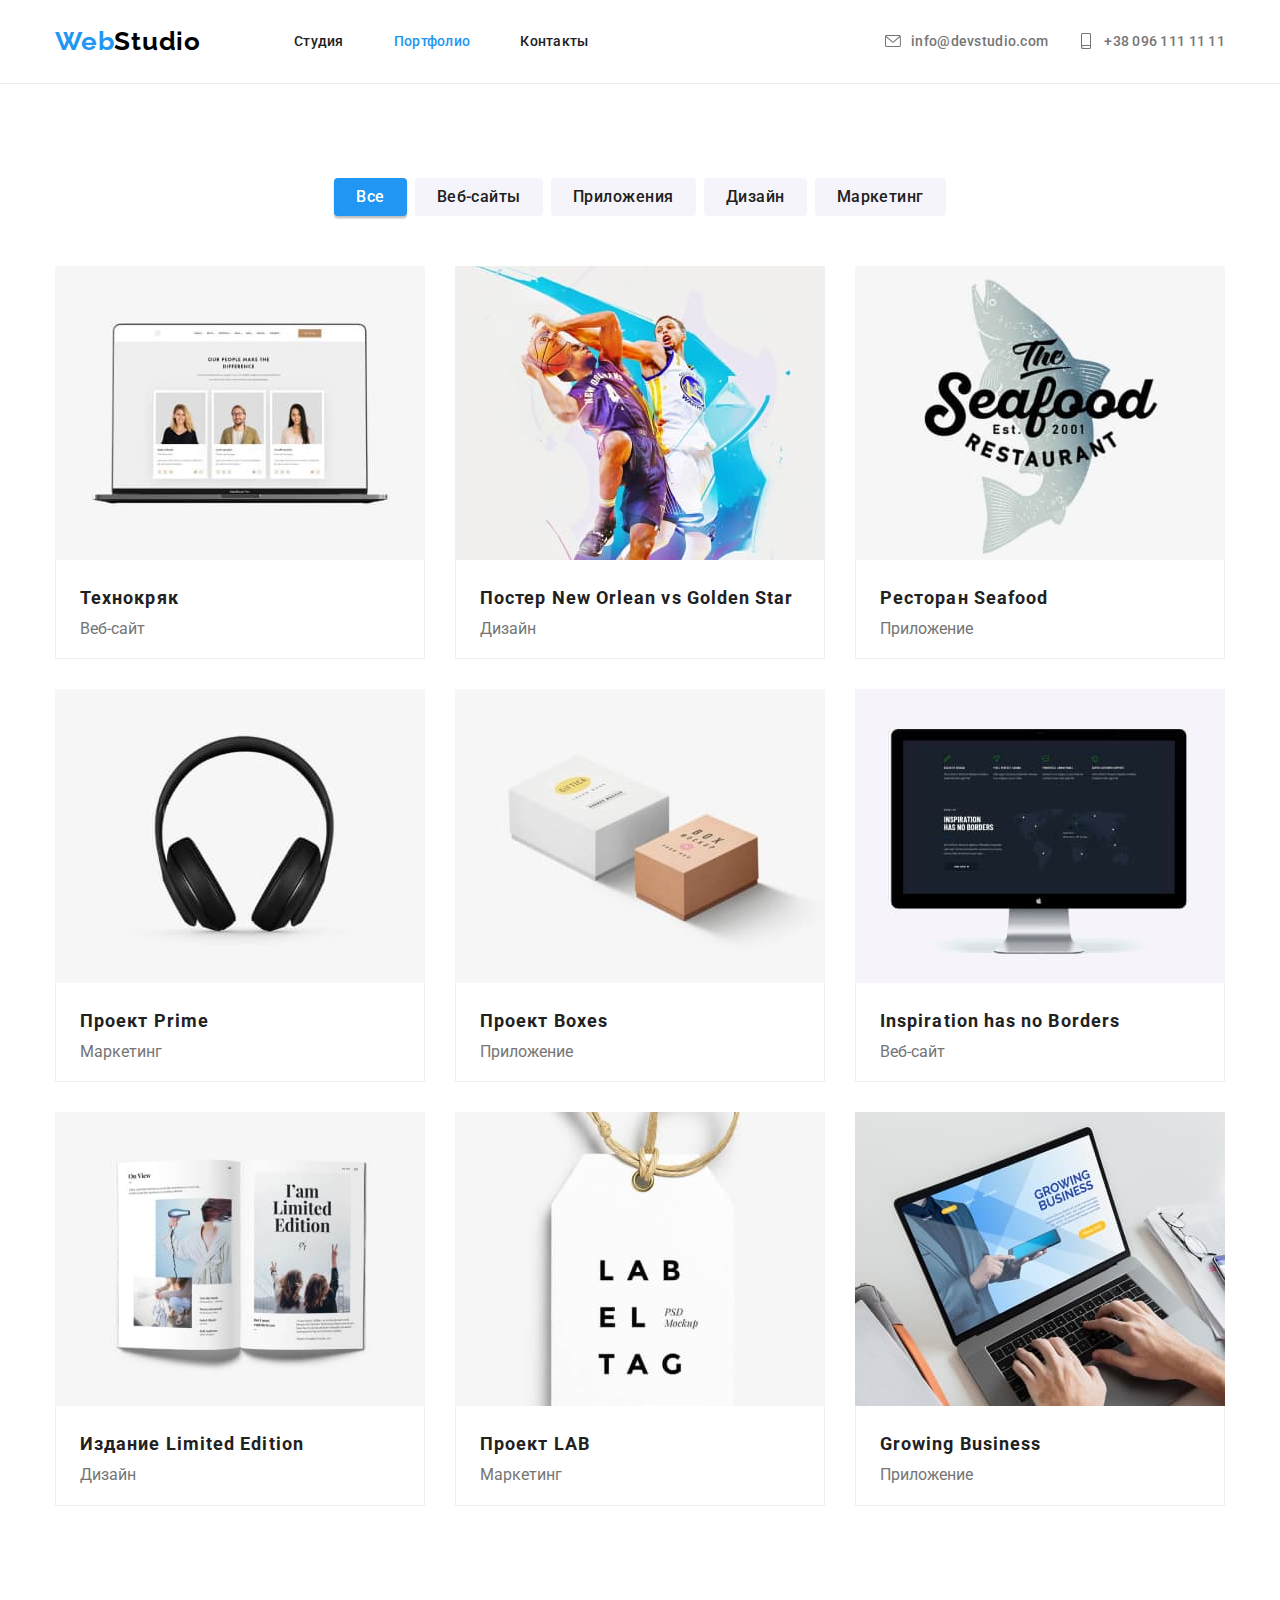
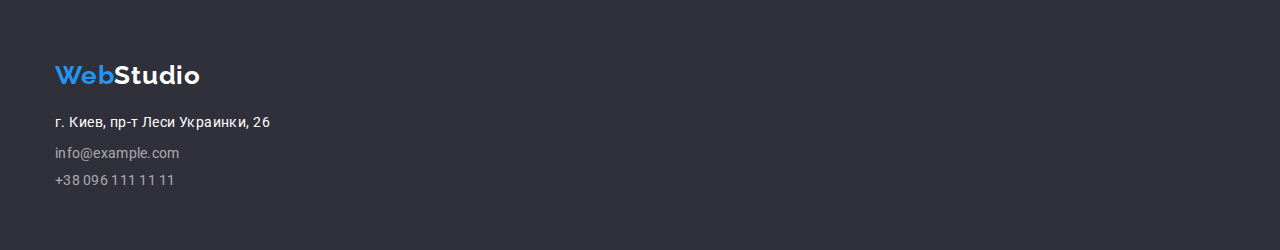
==== portfolio.html @ 2b342958 "Initial commit." ====
<!DOCTYPE html>
<html lang="ru">
  <head>
    <meta charset="UTF-8" />
    <meta http-equiv="X-UA-Compatible" content="IE=edge" />
    <meta name="viewport" content="width=device-width, initial-scale=1.0" />
    <title>WebStudio | Portfolio</title>
    <link rel="preconnect" href="https://fonts.googleapis.com" />
    <link rel="preconnect" href="https://fonts.gstatic.com" crossorigin />
    <link
      href="https://fonts.googleapis.com/css2?family=Raleway:wght@700&family=Roboto:wght@400;500;700;900&display=swap"
      rel="stylesheet"
    />
    <link
      rel="stylesheet"
      href="https://cdn.jsdelivr.net/npm/modern-normalize@1.1.0/modern-normalize.min.css"
    />
    <link rel="stylesheet" href="css/styles.css" />
  </head>

  <body>
    <!-- Header -->
    <header class="page-header">
      <div class="container page-header-container">
        <a class="logo logo-theme-light link" href="">
          <span class="logo-blue-text">Web</span>Studio
        </a>
        <nav class="page-nav">
          <ul class="menu list">
            <li class="menu-item">
              <a class="link menu-link" href="index.html"> Студия </a>
            </li>
            <li class="menu-item">
              <a class="link menu-link current" href="portfolio.html"> Портфолио </a>
            </li>
            <li class="menu-item">
              <a class="link menu-link" href=""> Контакты </a>
            </li>
          </ul>
        </nav>
        <ul class="list header-contacts">
          <li class="header-contacts-item">
            <a
              class="link contact-email contact-email-theme-light"
              href="mailto:info@devstudio.com"
            >
              <svg class="contact-mail-icon" width="16" height="16">
                <use href="images/icons.svg#icon-mail"></use>
              </svg>
              info@devstudio.com
            </a>
          </li>
          <li class="header-contacts-item">
            <a
              class="link contact-phone-number contact-phone-number-theme-light"
              href="tel:+380961111111"
            >
              <svg class="contact-phone-icon" width="16" height="16">
                <use href="images/icons.svg#icon-phone"></use>
              </svg>
              +38 096 111 11 11
            </a>
          </li>
        </ul>
      </div>
    </header>

    <!-- Main -->
    <main>
      <!-- Portfolio filters -->
      <section class="section portfolio">
        <div class="container">
          <h2 class="portfolio-title">Портфолио</h2>
          <ul class="list portfolio-filters">
            <li class="filters-item">
              <button class="filters-button filters-button-active">Все</button>
            </li>
            <li class="filters-item">
              <button class="filters-button">Веб-сайты</button>
            </li>
            <li class="filters-item">
              <button class="filters-button">Приложения</button>
            </li>
            <li class="filters-item">
              <button class="filters-button">Дизайн</button>
            </li>
            <li class="filters-item">
              <button class="filters-button">Маркетинг</button>
            </li>
          </ul>

          <!-- Portfolio list -->
          <ul class="list portfolio-list">
            <li class="portfolio-item">
              <a class="link portfolio-item-link" href="">
                <img
                  class="portfolio-item-image"
                  src="images/portfolio/technocrack.jpg"
                  alt="Изображение проекта"
                  width="370"
                  height="294"
                />
                <div class="portfolio-item-content-wrapper">
                  <h3 class="portfolio-item-title">Технокряк</h3>
                  <p class="portfolio-item-description">Веб-сайт</p>
                </div>
              </a>
            </li>
            <li class="portfolio-item">
              <a class="link portfolio-item-link" href="">
                <img
                  class="portfolio-item-image"
                  src="images/portfolio/new_orlean_vs_golden_star_poster.jpg"
                  alt="Изображение проекта"
                  width="370"
                  height="294"
                />
                <div class="portfolio-item-content-wrapper">
                  <h3 class="portfolio-item-title">
                    Постер <span lang="en">New Orlean vs Golden Star</span>
                  </h3>
                  <p class="portfolio-item-description">Дизайн</p>
                </div>
              </a>
            </li>
            <li class="portfolio-item">
              <a class="link portfolio-item-link" href="">
                <img
                  class="portfolio-item-image"
                  src="images/portfolio/seafood_restaurant.jpg"
                  alt="Изображение проекта"
                  width="370"
                  height="294"
                />
                <div class="portfolio-item-content-wrapper">
                  <h3 class="portfolio-item-title">Ресторан <span lang="en">Seafood</span></h3>
                  <p class="portfolio-item-description">Приложение</p>
                </div>
              </a>
            </li>
            <li class="portfolio-item">
              <a class="link portfolio-item-link" href="">
                <img
                  class="portfolio-item-image"
                  src="images/portfolio/prime_project.jpg"
                  alt="Изображение проекта"
                  width="370"
                  height="294"
                />
                <div class="portfolio-item-content-wrapper">
                  <h3 class="portfolio-item-title">Проект <span lang="en">Prime</span></h3>
                  <p class="portfolio-item-description" lang="en">Маркетинг</p>
                </div>
              </a>
            </li>
            <li class="portfolio-item">
              <a class="link portfolio-item-link" href="">
                <img
                  class="portfolio-item-image"
                  src="images/portfolio/project_boxes.jpg"
                  alt="Изображение проекта"
                  width="370"
                  height="294"
                />
                <div class="portfolio-item-content-wrapper">
                  <h3 class="portfolio-item-title">Проект <span lang="en">Boxes</span></h3>
                  <p class="portfolio-item-description">Приложение</p>
                </div>
              </a>
            </li>
            <li class="portfolio-item">
              <a class="link portfolio-item-link" href="">
                <img
                  class="portfolio-item-image"
                  src="images/portfolio/inspiration_has_no_borders.jpg"
                  alt="Изображение проекта"
                  width="370"
                  height="294"
                />
                <div class="portfolio-item-content-wrapper">
                  <h3 class="portfolio-item-title" lang="en">Inspiration has no Borders</h3>
                  <p class="portfolio-item-description">Веб-сайт</p>
                </div>
              </a>
            </li>
            <li class="portfolio-item">
              <a class="link portfolio-item-link" href="">
                <img
                  class="portfolio-item-image"
                  src="images/portfolio/limited_edition.jpg"
                  alt="Изображение проекта"
                  width="370"
                  height="294"
                />
                <div class="portfolio-item-content-wrapper">
                  <h3 class="portfolio-item-title">
                    Издание <span lang="en">Limited Edition</span>
                  </h3>
                  <p class="portfolio-item-description">Дизайн</p>
                </div>
              </a>
            </li>
            <li class="portfolio-item">
              <a class="link portfolio-item-link" href="">
                <img
                  class="portfolio-item-image"
                  src="images/portfolio/lab_project.jpg"
                  alt="Изображение проекта"
                  width="370"
                  height="294"
                />
                <div class="portfolio-item-content-wrapper">
                  <h3 class="portfolio-item-title">Проект <span lang="en">LAB</span></h3>
                  <p class="portfolio-item-description">Маркетинг</p>
                </div>
              </a>
            </li>
            <li class="portfolio-item">
              <a class="link portfolio-item-link" href="">
                <img
                  class="portfolio-item-image"
                  src="images/portfolio/growing_business.jpg"
                  alt="Изображение проекта"
                  width="370"
                  height="294"
                />
                <div class="portfolio-item-content-wrapper">
                  <h3 class="portfolio-item-title" lang="en">Growing Business</h3>
                  <p class="portfolio-item-description">Приложение</p>
                </div>
              </a>
            </li>
          </ul>
        </div>
      </section>
    </main>

    <!-- Footer -->
    <footer class="page-footer">
      <div class="container">
        <a class="logo logo-theme-dark link" href="">
          <span class="logo-blue-text">Web</span>Studio
        </a>
        <address class="address">
          <ul class="list address-list">
            <li class="address-list-item">
              <a
                class="link address-link"
                href="https://goo.gl/maps/eCd9pNnfb7Bx4vSe9"
                target="_blank"
                rel="noopener noreferer"
              >
                г. Киев, пр-т Леси Украинки, 26
              </a>
            </li>
            <li class="address-list-item">
              <a class="link contact-email contact-email-theme-dark" href="mailto:info@example.com">
                info@example.com
              </a>
            </li>
            <li class="address-list-item">
              <a
                class="link contact-phone-number contact-phone-number-theme-dark"
                href="tel:+380961111111"
              >
                +38 096 111 11 11
              </a>
            </li>
          </ul>
        </address>
      </div>
    </footer>
  </body>
</html>
---- css/styles.css ----
:root {
  --primary-font: 'Roboto', sans-serif;
  --secondary-font: 'Raleway', sans-serif;
  --primary-text-color-theme-dark: #ffffff;
  --primary-text-color-theme-light: #212121;
  --secondary-text-color-theme-dark: rgba(255, 255, 255, 0.6);
  --secondary-text-color-theme-light: #757575;
  --accent-color: #2196f3;
  --dark-background-color: #2f303a;
  --default-icon-color: #afb1b8;
}

h1,
h2,
h3,
h4,
p {
  margin-top: 0;
  margin-bottom: 0;
}

ul,
ol {
  margin-top: 0;
  margin-bottom: 0;
  padding-left: 0;
}

img {
  display: block;
  max-width: 100%;
  height: auto;
}

button {
  cursor: pointer;
}

.list {
  list-style: none;
}

.link {
  text-decoration: none;
}

body {
  font-family: var(--primary-font);
  color: var(--primary-text-color-theme-light);
}

.section {
  padding-top: 94px;
  padding-bottom: 94px;
}

.container {
  width: 1200px;
  margin-left: auto;
  margin-right: auto;
  padding-left: 15px;
  padding-right: 15px;
}

/* =============== Components =============== */
.logo {
  font-family: var(--secondary-font);
  font-weight: 700;
  font-size: 26px;
  line-height: 1.19;
  letter-spacing: 0.03em;
}

.logo-blue-text {
  color: var(--accent-color);
}

.contact-phone-number,
.contact-email {
  font-size: 14px;
  line-height: 1.33;
  letter-spacing: 0.02em;
}

.social-list {
  display: flex;
  gap: 10px;
}

.social-list-item-link {
  display: flex;
  justify-content: center;
  align-items: center;
  width: 44px;
  height: 44px;
  border-radius: 50%;
  fill: var(--default-icon-color);
}

.social-list-item-link:focus,
.social-list-item-link:hover {
  background-color: var(--accent-color);
  fill: #fff;
}
/* =============== /Components =============== */

/* =============== Header =============== */
.logo-theme-light {
  margin-right: 93px;
}

.logo-theme-light,
.logo-theme-light:link,
.logo-theme-light:visited,
.logo-theme-light:hover,
.logo-theme-light:focus,
.logo-theme-light:active {
  color: #000000;
}

.page-header {
  border-bottom: 1px solid #ececec;
}

.page-header-container {
  display: flex;
  align-items: center;
}

.menu {
  display: flex;
  align-items: center;
}

.menu-item:not(:last-child) {
  margin-right: 50px;
}

.menu-link {
  display: block;
  font-weight: 500;
  font-size: 14px;
  line-height: 1.33;
  letter-spacing: 0.02em;
  padding-top: 32px;
  padding-bottom: 32px;
}

.menu-link,
.menu-link:link,
.menu-link:visited {
  color: var(--primary-text-color-theme-light);
}

.menu-link:hover,
.menu-link:focus,
.menu-link:active {
  color: var(--accent-color);
}

.menu-link.current {
  color: var(--accent-color);
}

.header-contacts {
  display: flex;
  margin-left: auto;
}

.header-contacts-item:not(:last-child) {
  margin-right: 30px;
}

.contact-phone-number-theme-light,
.contact-email-theme-light {
  color: var(--secondary-text-color-theme-light);
  fill: var(--secondary-text-color-theme-light);
  font-weight: 500;
  display: block;
  padding-top: 32px;
  padding-bottom: 32px;
}

.contact-phone-number-theme-light:hover,
.contact-phone-number-theme-light:focus,
.contact-email-theme-light:hover,
.contact-email-theme-light:focus {
  color: var(--accent-color);
  fill: var(--accent-color);
}

.contact-email-theme-light,
.contact-phone-number-theme-light {
  display: flex;
  align-items: center;
}

.contact-mail-icon,
.contact-phone-icon {
  display: block;
  margin-right: 10px;
}
/* =============== /Header =============== */

/* =============== Hero =============== */
.hero {
  background-color: var(--dark-background-color);
  background-image: linear-gradient(rgba(47, 48, 58, 0.4), rgba(47, 48, 58, 0.4)),
    url(../images/hero/background.jpg);
  background-repeat: no-repeat;
  background-size: cover;
  background-position: center;
  padding-top: 200px;
  padding-bottom: 200px;
  max-width: 1600px;
  margin: 0 auto;
}

.hero-title {
  color: var(--primary-text-color-theme-dark);
  font-weight: 900;
  font-size: 44px;
  line-height: 1.36;
  text-align: center;
  letter-spacing: 0.06em;
  text-transform: uppercase;
  max-width: 670px;
  margin: 0 auto;
}

.order-button {
  font-family: inherit;
  color: var(--primary-text-color-theme-dark);
  font-weight: 700;
  font-size: 16px;
  line-height: 1.88;
  letter-spacing: 0.06em;
  background: var(--accent-color);
  box-shadow: 0px 4px 4px rgba(0, 0, 0, 0.15);
  border: none;
  border-radius: 4px;
  display: block;
  margin: 30px auto 0 auto;
  padding: 10px 32px;
}

.order-button:hover,
.order-button:focus {
  background: #188ce8;
}

/* =============== /Hero =============== */

/* =============== Benefits =============== */
.benefits {
  padding-bottom: 47px;
}

.benefits-title {
  display: none;
}

.benefits-list {
  display: flex;
  flex-wrap: wrap;
  gap: 30px;
}

.benefits-item {
  flex-basis: calc((100% - 90px) / 4);
}

.benefits-item-icon-container {
  padding: 25px 100px;
  margin-bottom: 30px;
  background-color: #f5f4fa;
  border-radius: 4px;
}

.benefits-item-title {
  margin-bottom: 10px;
  font-size: 14px;
  line-height: 1.14;
  letter-spacing: 0.03em;
  text-transform: uppercase;
}

.benefits-item-description {
  font-size: 14px;
  line-height: 1.17;
  letter-spacing: 0.03em;
  color: var(--secondary-text-color-theme-light);
}

/* =============== /Benefits =============== */

/* =============== About Us =============== */
.about-us {
  padding-top: 47px;
}

.about-us-list {
  margin-top: 50px;
  display: flex;
  flex-wrap: wrap;
  gap: 30px;
}

.about-us-item {
  flex-basis: calc((100% - 60px) / 3);
}

.about-us-title {
  font-size: 36px;
  line-height: 1.16;
  text-align: center;
  letter-spacing: 0.03em;
  color: var(--primary-text-color-theme-light);
}

/* =============== /About Us =============== */

/* =============== Team =============== */
.team {
  background: #f5f4fa;
}

.team-title {
  font-size: 36px;
  line-height: 1.16;
  text-align: center;
  letter-spacing: 0.03em;
}

.team-list {
  display: flex;
  margin-top: 50px;
  flex-wrap: wrap;
  gap: 30px;
}

.team-item {
  flex-basis: calc((100 - 90px) / 4);
  background: #fff;
  box-shadow: 0px 1px 3px rgba(0, 0, 0, 0.12), 0px 1px 1px rgba(0, 0, 0, 0.14),
    0px 2px 1px rgba(0, 0, 0, 0.2);
  border-radius: 4px;
}

.team-item-content-wrapper {
  padding-top: 30px;
  padding-bottom: 30px;
}

.team-item-image {
  border-radius: 4px 4px 0 0;
}

.team-item-title {
  font-weight: 500;
  font-size: 16px;
  line-height: 1.18;
  text-align: center;
  letter-spacing: 0.03em;
  margin-bottom: 10px;
}

.team-item-description {
  line-height: 1.18;
  text-align: center;
  letter-spacing: 0.03em;
  color: var(--secondary-text-color-theme-light);
}

.team-social-list {
  justify-content: center;
  margin: 16px auto 0;
}

/* =============== /Team =============== */

/* =============== Clients =============== */
.clients-title {
  font-size: 36px;
  line-height: 1.16;
  text-align: center;
  letter-spacing: 0.03em;
  color: var(--primary-text-color-theme-light);
}

.clients-list {
  display: flex;
  justify-content: center;
  gap: 30px;
  margin-top: 50px;
}

.clients-item {
  flex-basis: calc((100% - 150px) / 6);
}

.clients-item-link {
  display: block;
  padding-top: 16px;
  padding-bottom: 16px;
  border-radius: 4px;
  border: 1px solid var(--default-icon-color);
  fill: var(--default-icon-color);
}

.clients-item-link:focus,
.clients-item-link:hover {
  border-color: var(--accent-color);
  fill: var(--accent-color);
}

.clients-item-icon {
  display: block;
  margin: 0 auto;
}
/* =============== /Clients =============== */

/* =============== Foter =============== */
.page-footer {
  background: var(--dark-background-color);
  padding-top: 60px;
  padding-bottom: 60px;
}

.footer-container {
  display: flex;
  align-items: baseline;
}

.footer-main {
  margin-right: 70px;
}

.logo-theme-dark,
.logo-theme-dark:link,
.logo-theme-dark:visited,
.logo-theme-dark:hover,
.logo-theme-dark:focus,
.logo-theme-dark:active {
  color: var(--primary-text-color-theme-dark);
}

.address {
  font-style: normal;
  margin-top: 20px;
}

.address-list-item:not(:last-child) {
  margin-bottom: 9px;
}

.address-link {
  color: var(--primary-text-color-theme-dark);
  font-size: 14px;
  line-height: 1.71;
  letter-spacing: 0.03em;
}

.address-link:hover,
.address-link:focus {
  color: var(--accent-color);
}

.contact-phone-number-theme-dark,
.contact-email-theme-dark {
  color: var(--secondary-text-color-theme-dark);
}

.contact-phone-number-theme-dark:hover,
.contact-phone-number-theme-dark:focus,
.contact-email-theme-dark:hover,
.contact-email-theme-dark:focus {
  color: var(--primary-text-color-theme-dark);
}

.footer-social-title {
  font-size: 14px;
  line-height: 1.14;
  letter-spacing: 0.03em;
  text-transform: uppercase;
  color: var(--primary-text-color-theme-dark);
}

.footer-social-list {
  margin-top: 20px;
}

.footer-social-list-item-link {
  fill: #fff;
  background-color: rgba(255, 255, 255, 0.1);
}

/* =============== /Foter =============== */

/* =============== Portfolio filters =============== */
.portfolio-title {
  display: none;
}

.portfolio-filters {
  display: flex;
  justify-content: center;
  margin-bottom: 50px;
}

.filters-item:not(:last-child) {
  margin-right: 8px;
}

.filters-button {
  display: block;
  font-family: inherit;
  font-weight: 500;
  font-size: 16px;
  line-height: 1.62;
  text-align: center;
  letter-spacing: 0.03em;
  color: var(--primary-text-color-theme-light);
  height: 38px;
  background: #f5f4fa;
  border-radius: 4px;
  border: none;
  padding: 6px 22px;
}

.filters-button:hover,
.filters-button:focus,
.filters-button-active {
  background: var(--accent-color);
  color: var(--primary-text-color-theme-dark);
  box-shadow: 0px 3px 1px rgba(0, 0, 0, 0.1), 0px 1px 2px rgba(0, 0, 0, 0.08),
    0px 2px 2px rgba(0, 0, 0, 0.12);
}

/* =============== /Portfolio filters =============== */

/* =============== Portfolio list =============== */
.portfolio-list {
  display: flex;
  flex-wrap: wrap;
  gap: 30px;
}

.portfolio-item {
  flex-basis: calc((100% - 60px) / 3);
}

.portfolio-item-link {
  display: block;
}

.portfolio-item-link:focus,
.portfolio-item-link:hover {
  box-shadow: 0px 1px 1px rgba(0, 0, 0, 0.12), 0px 4px 4px rgba(0, 0, 0, 0.06),
    1px 4px 6px rgba(0, 0, 0, 0.16);
}

.portfolio-item-content-wrapper {
  padding: 20px 24px;
  border: 1px solid #eeeeee;
  border-top: none;
}

.portfolio-item-title {
  font-size: 18px;
  line-height: 2;
  letter-spacing: 0.06em;
  margin-bottom: 4px;
}

.portfolio-item-title,
.portfolio-item-title:focus,
.portfolio-item-title:hover,
.portfolio-item-title:active,
.portfolio-item-title:link,
.portfolio-item-title:visited {
  color: var(--primary-text-color-theme-light);
}

.portfolio-list-item-description {
  line-height: 1.88;
  letter-spacing: 0.03em;
}

.portfolio-item-description,
.portfolio-item-description:focus,
.portfolio-item-description:hover,
.portfolio-item-description:active,
.portfolio-item-description:link,
.portfolio-item-description:visited {
  color: var(--secondary-text-color-theme-light);
}

/* =============== /Portfolio list =============== */
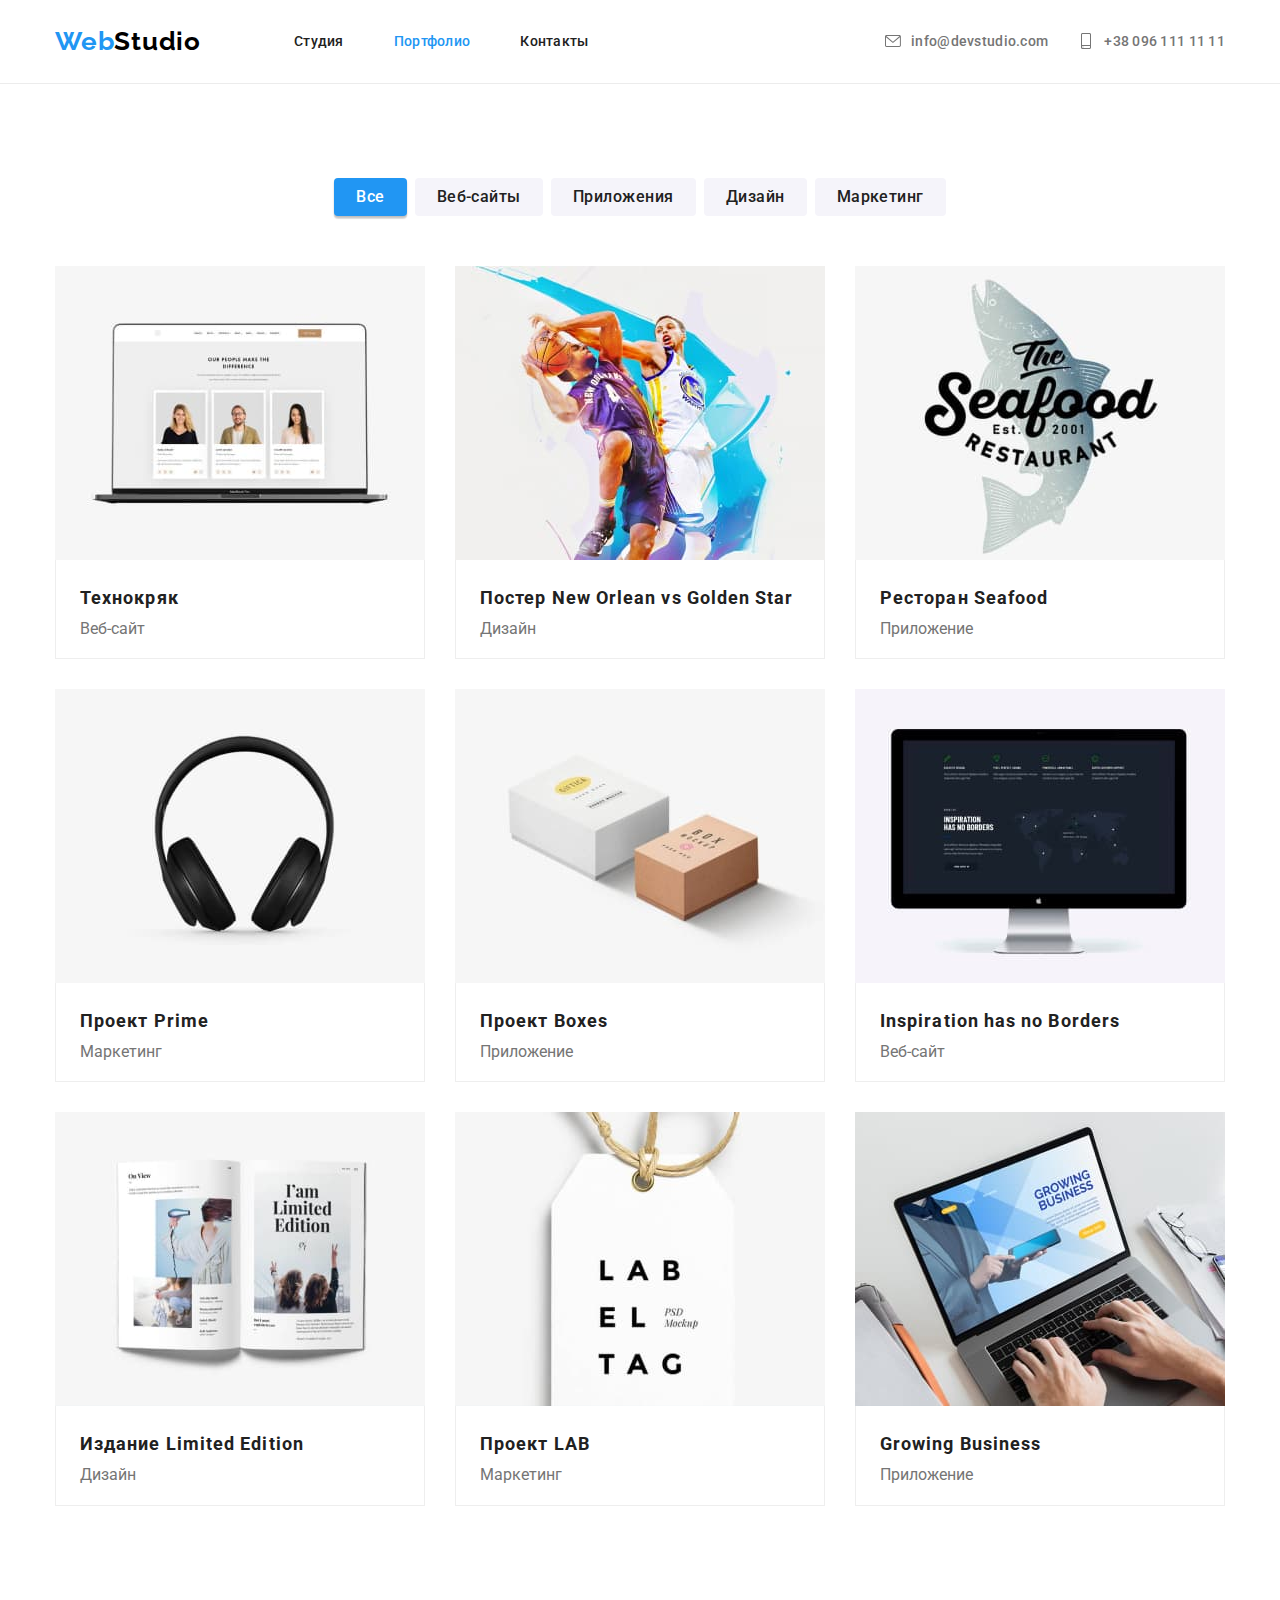
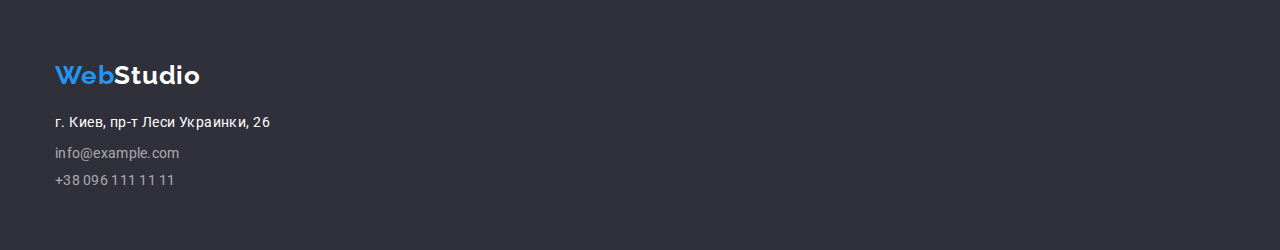
==== commit 67f60667: "Add overlay to portfolio list item." ====
--- a/portfolio.html
+++ b/portfolio.html
@@ -93,13 +93,20 @@
           <ul class="list portfolio-list">
             <li class="portfolio-item">
               <a class="link portfolio-item-link" href="">
-                <img
-                  class="portfolio-item-image"
-                  src="images/portfolio/technocrack.jpg"
-                  alt="Изображение проекта"
-                  width="370"
-                  height="294"
-                />
+                <div class="portfolio-item-image-wrapper">
+                  <img
+                    class="portfolio-item-image"
+                    src="images/portfolio/technocrack.jpg"
+                    alt="Изображение проекта"
+                    width="370"
+                    height="294"
+                  />
+                  <p class="portfolio-item-overlay">
+                    Ресурс предлагает комплексные предложения с разным уровнем функционала и
+                    сервисов. Все это позволит посетителю получить исчерпывающие сведения о компании
+                    или частном лице.
+                  </p>
+                </div>
                 <div class="portfolio-item-content-wrapper">
                   <h3 class="portfolio-item-title">Технокряк</h3>
                   <p class="portfolio-item-description">Веб-сайт</p>
@@ -108,13 +115,20 @@
             </li>
             <li class="portfolio-item">
               <a class="link portfolio-item-link" href="">
-                <img
-                  class="portfolio-item-image"
-                  src="images/portfolio/new_orlean_vs_golden_star_poster.jpg"
-                  alt="Изображение проекта"
-                  width="370"
-                  height="294"
-                />
+                <div class="portfolio-item-image-wrapper">
+                  <img
+                    class="portfolio-item-image"
+                    src="images/portfolio/new_orlean_vs_golden_star_poster.jpg"
+                    alt="Изображение проекта"
+                    width="370"
+                    height="294"
+                  />
+                  <p class="portfolio-item-overlay">
+                    Ресурс предлагает комплексные предложения с разным уровнем функционала и
+                    сервисов. Все это позволит посетителю получить исчерпывающие сведения о компании
+                    или частном лице.
+                  </p>
+                </div>
                 <div class="portfolio-item-content-wrapper">
                   <h3 class="portfolio-item-title">
                     Постер <span lang="en">New Orlean vs Golden Star</span>
@@ -125,13 +139,20 @@
             </li>
             <li class="portfolio-item">
               <a class="link portfolio-item-link" href="">
-                <img
-                  class="portfolio-item-image"
-                  src="images/portfolio/seafood_restaurant.jpg"
-                  alt="Изображение проекта"
-                  width="370"
-                  height="294"
-                />
+                <div class="portfolio-item-image-wrapper">
+                  <img
+                    class="portfolio-item-image"
+                    src="images/portfolio/seafood_restaurant.jpg"
+                    alt="Изображение проекта"
+                    width="370"
+                    height="294"
+                  />
+                  <p class="portfolio-item-overlay">
+                    Ресурс предлагает комплексные предложения с разным уровнем функционала и
+                    сервисов. Все это позволит посетителю получить исчерпывающие сведения о компании
+                    или частном лице.
+                  </p>
+                </div>
                 <div class="portfolio-item-content-wrapper">
                   <h3 class="portfolio-item-title">Ресторан <span lang="en">Seafood</span></h3>
                   <p class="portfolio-item-description">Приложение</p>
@@ -140,13 +161,20 @@
             </li>
             <li class="portfolio-item">
               <a class="link portfolio-item-link" href="">
-                <img
-                  class="portfolio-item-image"
-                  src="images/portfolio/prime_project.jpg"
-                  alt="Изображение проекта"
-                  width="370"
-                  height="294"
-                />
+                <div class="portfolio-item-image-wrapper">
+                  <img
+                    class="portfolio-item-image"
+                    src="images/portfolio/prime_project.jpg"
+                    alt="Изображение проекта"
+                    width="370"
+                    height="294"
+                  />
+                  <p class="portfolio-item-overlay">
+                    Ресурс предлагает комплексные предложения с разным уровнем функционала и
+                    сервисов. Все это позволит посетителю получить исчерпывающие сведения о компании
+                    или частном лице.
+                  </p>
+                </div>
                 <div class="portfolio-item-content-wrapper">
                   <h3 class="portfolio-item-title">Проект <span lang="en">Prime</span></h3>
                   <p class="portfolio-item-description" lang="en">Маркетинг</p>
@@ -155,13 +183,20 @@
             </li>
             <li class="portfolio-item">
               <a class="link portfolio-item-link" href="">
-                <img
-                  class="portfolio-item-image"
-                  src="images/portfolio/project_boxes.jpg"
-                  alt="Изображение проекта"
-                  width="370"
-                  height="294"
-                />
+                <div class="portfolio-item-image-wrapper">
+                  <img
+                    class="portfolio-item-image"
+                    src="images/portfolio/project_boxes.jpg"
+                    alt="Изображение проекта"
+                    width="370"
+                    height="294"
+                  />
+                  <p class="portfolio-item-overlay">
+                    Ресурс предлагает комплексные предложения с разным уровнем функционала и
+                    сервисов. Все это позволит посетителю получить исчерпывающие сведения о компании
+                    или частном лице.
+                  </p>
+                </div>
                 <div class="portfolio-item-content-wrapper">
                   <h3 class="portfolio-item-title">Проект <span lang="en">Boxes</span></h3>
                   <p class="portfolio-item-description">Приложение</p>
@@ -170,13 +205,20 @@
             </li>
             <li class="portfolio-item">
               <a class="link portfolio-item-link" href="">
-                <img
-                  class="portfolio-item-image"
-                  src="images/portfolio/inspiration_has_no_borders.jpg"
-                  alt="Изображение проекта"
-                  width="370"
-                  height="294"
-                />
+                <div class="portfolio-item-image-wrapper">
+                  <img
+                    class="portfolio-item-image"
+                    src="images/portfolio/inspiration_has_no_borders.jpg"
+                    alt="Изображение проекта"
+                    width="370"
+                    height="294"
+                  />
+                  <p class="portfolio-item-overlay">
+                    Ресурс предлагает комплексные предложения с разным уровнем функционала и
+                    сервисов. Все это позволит посетителю получить исчерпывающие сведения о компании
+                    или частном лице.
+                  </p>
+                </div>
                 <div class="portfolio-item-content-wrapper">
                   <h3 class="portfolio-item-title" lang="en">Inspiration has no Borders</h3>
                   <p class="portfolio-item-description">Веб-сайт</p>
@@ -185,13 +227,20 @@
             </li>
             <li class="portfolio-item">
               <a class="link portfolio-item-link" href="">
-                <img
-                  class="portfolio-item-image"
-                  src="images/portfolio/limited_edition.jpg"
-                  alt="Изображение проекта"
-                  width="370"
-                  height="294"
-                />
+                <div class="portfolio-item-image-wrapper">
+                  <img
+                    class="portfolio-item-image"
+                    src="images/portfolio/limited_edition.jpg"
+                    alt="Изображение проекта"
+                    width="370"
+                    height="294"
+                  />
+                  <p class="portfolio-item-overlay">
+                    Ресурс предлагает комплексные предложения с разным уровнем функционала и
+                    сервисов. Все это позволит посетителю получить исчерпывающие сведения о компании
+                    или частном лице.
+                  </p>
+                </div>
                 <div class="portfolio-item-content-wrapper">
                   <h3 class="portfolio-item-title">
                     Издание <span lang="en">Limited Edition</span>
@@ -202,13 +251,20 @@
             </li>
             <li class="portfolio-item">
               <a class="link portfolio-item-link" href="">
-                <img
-                  class="portfolio-item-image"
-                  src="images/portfolio/lab_project.jpg"
-                  alt="Изображение проекта"
-                  width="370"
-                  height="294"
-                />
+                <div class="portfolio-item-image-wrapper">
+                  <img
+                    class="portfolio-item-image"
+                    src="images/portfolio/lab_project.jpg"
+                    alt="Изображение проекта"
+                    width="370"
+                    height="294"
+                  />
+                  <p class="portfolio-item-overlay">
+                    Ресурс предлагает комплексные предложения с разным уровнем функционала и
+                    сервисов. Все это позволит посетителю получить исчерпывающие сведения о компании
+                    или частном лице.
+                  </p>
+                </div>
                 <div class="portfolio-item-content-wrapper">
                   <h3 class="portfolio-item-title">Проект <span lang="en">LAB</span></h3>
                   <p class="portfolio-item-description">Маркетинг</p>
@@ -217,13 +273,20 @@
             </li>
             <li class="portfolio-item">
               <a class="link portfolio-item-link" href="">
-                <img
-                  class="portfolio-item-image"
-                  src="images/portfolio/growing_business.jpg"
-                  alt="Изображение проекта"
-                  width="370"
-                  height="294"
-                />
+                <div class="portfolio-item-image-wrapper">
+                  <img
+                    class="portfolio-item-image"
+                    src="images/portfolio/growing_business.jpg"
+                    alt="Изображение проекта"
+                    width="370"
+                    height="294"
+                  />
+                  <p class="portfolio-item-overlay">
+                    Ресурс предлагает комплексные предложения с разным уровнем функционала и
+                    сервисов. Все это позволит посетителю получить исчерпывающие сведения о компании
+                    или частном лице.
+                  </p>
+                </div>
                 <div class="portfolio-item-content-wrapper">
                   <h3 class="portfolio-item-title" lang="en">Growing Business</h3>
                   <p class="portfolio-item-description">Приложение</p>
--- a/css/styles.css
+++ b/css/styles.css
@@ -560,6 +560,34 @@
     1px 4px 6px rgba(0, 0, 0, 0.16);
 }
 
+.portfolio-item-image-wrapper {
+  position: relative;
+  overflow: hidden;
+}
+
+.portfolio-item-overlay {
+  position: absolute;
+  top: 0;
+  left: 0;
+  width: 100%;
+  height: 100%;
+  overflow-y: auto;
+  transform: translate(0, 100%);
+  transition: transform 500ms linear;
+
+  font-size: 18px;
+  line-height: 1.56;
+  letter-spacing: 0.03em;
+  color: var(--primary-text-color-theme-dark);
+  padding: 24px;
+  background: rgba(33, 150, 243, 0.9);
+}
+
+.portfolio-item-link:focus .portfolio-item-overlay,
+.portfolio-item-link:hover .portfolio-item-overlay {
+  transform: translate(0, 0);
+}
+
 .portfolio-item-content-wrapper {
   padding: 20px 24px;
   border: 1px solid #eeeeee;
